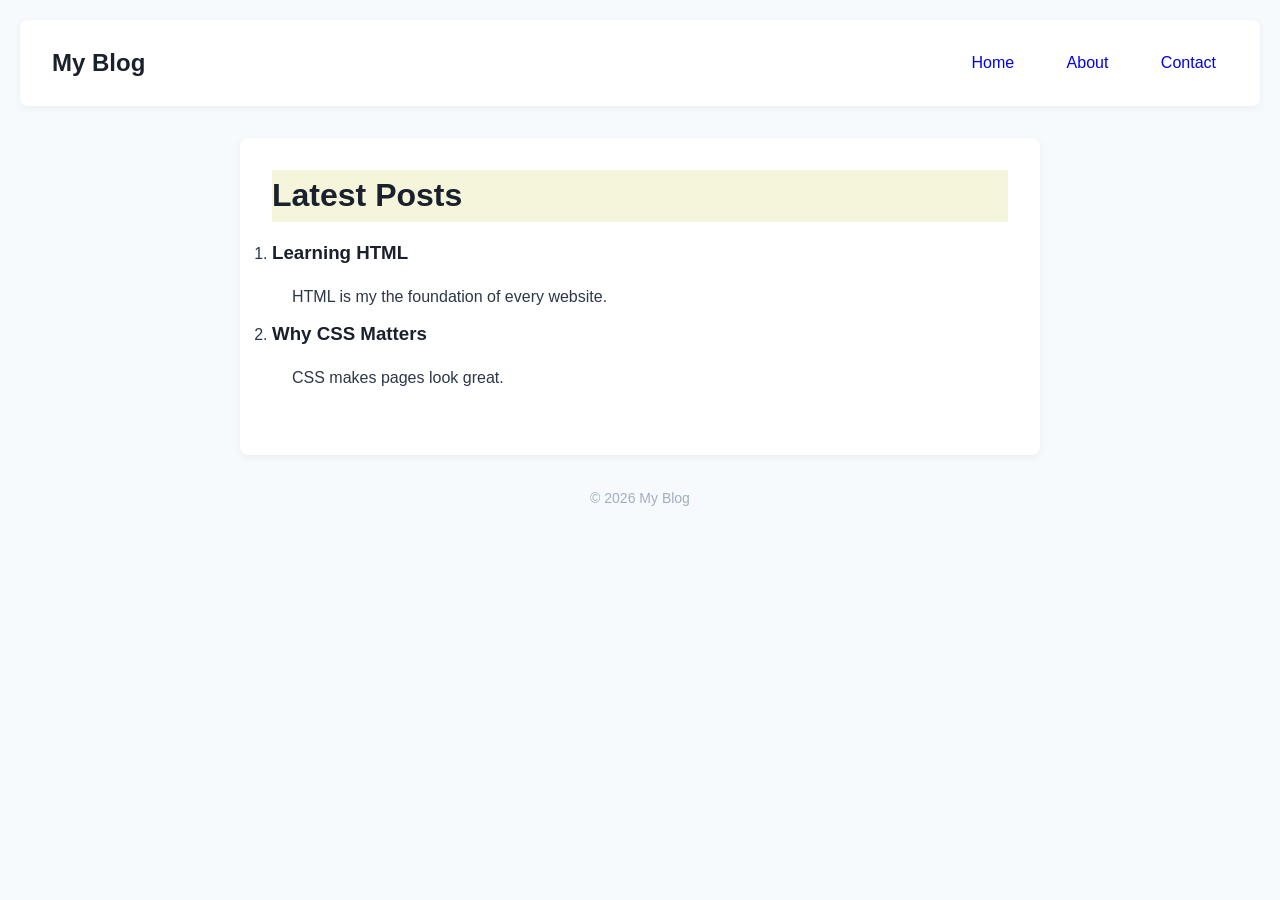
==== index.html @ 8749a3c4 "Add files via upload" ====
<!DOCTYPE html>
<html lang="en">
<head>
    <meta charset="UTF-8">
    <meta name="viewport" content="width=device-width, initial-scale=1.0">
    <title>First web</title>
    <link rel="stylesheet" href="Stylesheet.css">
</head>
<body>
    <header>
        <h1>My Blog</h1>
        <nav>
            <a href="index.html">Home</a>
            <a href="about.html">About</a>
            <a href="contact.html">Contact</a>
        </nav>
    </header>
    <main>
        <ol>
                <h2>Latest Posts</h2>
                <li>
                <article>
                    <h3>Learning HTML</h3>
                    <P>HTML is my the foundation of every website.</P>
                </article>
            </li>
            <li>
                <article>
                    <h3>Why CSS Matters</h3>
                    <P>CSS makes pages look great.</P>
                </article>
            </li>
        </ol>
    </main>
    <footer>
        <p>&copy; 2026 My Blog</p>
    </footer>
</body>
</html>
---- Stylesheet.css ----
* {
    box-sizing: border-box;
    margin: 0;
    padding: 0;
}
body {
    font-family: -apple-system, BlinkMacSystemFont, "Segoe UI", Roboto, Helvetica, Arial, sans-serif;
    line-height: 1.6;
    color: #2d3748;
    background-color: #f7fafc;
    padding: 20px;
}

header {
    background-color: #ffffff;
    padding: 1.5rem 2rem;
    border-radius: 8px;
    box-shadow: 0 2px 8px rgba(0, 0, 0, 0.05);
    display: flex;
    justify-content: space-between;
    align-items: center;
    margin-bottom: 2rem;
}
header h1 {
    font-size: 1.5rem;
    color: #1a202c;
}

nav a {
    text-decoration: none;
    font-weight: 500;
    margin-left: 1.5rem;
    padding: 0.5rem 0.75rem;
    transition: all 0.2s ease;
}
nav a:hover {
    color: #2b6cb0;
    background-color: #ebf8ff;
}
main {
    max-width: 800px;
    margin: 0 auto;
    background: #ffffff;
    padding: 2rem;
    border-radius: 8px;
    box-shadow: 0 2px 8px rgba(0, 0, 0, 0.05);
}
ol {
    margin-bottom: 2rem;
}
h2, h3 {
    color: #1a202c;
    margin-bottom: 1rem;
}

ul {
    list-style-type: square;
    padding-left: 1.5rem;
}

ul li {
    margin-bottom: 0.25rem;
}
table {
    width: 100%;
    border-collapse: collapse;
    margin-top: 1rem;
    background-color: #ffffff;
    overflow: hidden;
    border-radius: 6px;
    box-shadow: 0 1px 3px rgba(0, 0, 0, 0.1);
}

th, td {
    padding: 0.75rem 1rem;
    text-align: left;
}

th {
    background-color: #2b6cb0;
    color: #ffffff;
    font-weight: 600;
    text-transform: uppercase;
    font-size: 0.85rem;
    letter-spacing: 0.05em;
}
tbody tr:nth-child(even) {
    background-color: #f7fafc;
}
tbody tr:hover {
    background-color: #edf2f7;
}
td {
    border-bottom: 1px solid #e2e8f0;
}
footer {
    text-align: center;
    margin-top: 2rem;
    color: #a0aec0;
    font-size: 0.875rem;
}
ol h2 {
    font-size: 2rem;
    margin-bottom: 1rem;
    background-color:beige;
}
ol article p{
    margin-bottom: 10px;
    margin-left: 20px;
}
.contact-form {
    margin-top: 1.5rem;
    display: flex;
    flex-direction: column;
    gap: 1.25rem;
}

.form-group {
    display: flex;
    flex-direction: column;
}

.form-group label {
    font-weight: 600;
    font-size: 0.95rem;
    color:#2b6cb0;
    margin-bottom: 0.4rem;
}
.form-group input[type="text"],
.form-group input[type="email"],
.form-group input[type="number"],
.form-group input[type="date"],
.form-group select,
.form-group textarea {
    width: 100%;
    padding: 0.75rem;
    border: 1px solid #cbd5e0;
    border-radius: 6px;
    font-size: 1rem;
    font-family: inherit;
    color: #2d3748;
    background-color: #ffffff;
    transition: border-color 0.2s ease, box-shadow 0.2s ease;
}

.options {
    display: flex;
    flex-wrap: wrap;
    gap: 1rem;
    margin-top: 0.25rem;
}

.label {
    display: flex;
    align-items: center;
    gap: 0.5rem;
    font-weight: normal;
    cursor: pointer;
}

.label input[type="radio"],
.label input[type="checkbox"] {
    width: 1.1rem;
    height: 1.1rem;
    accent-color: #2b6cb0;
    cursor: pointer;
}
.submit {
    background-color: #2b6cb0;
    color: #ffffff;
    font-size: 1rem;
    font-weight: 600;
    padding: 0.85rem 1.5rem;
    border: none;
    border-radius: 6px;
    cursor: pointer;
    transition: background-color 0.2s ease, transform 0.1s ease;
    align-self: flex-start;
}
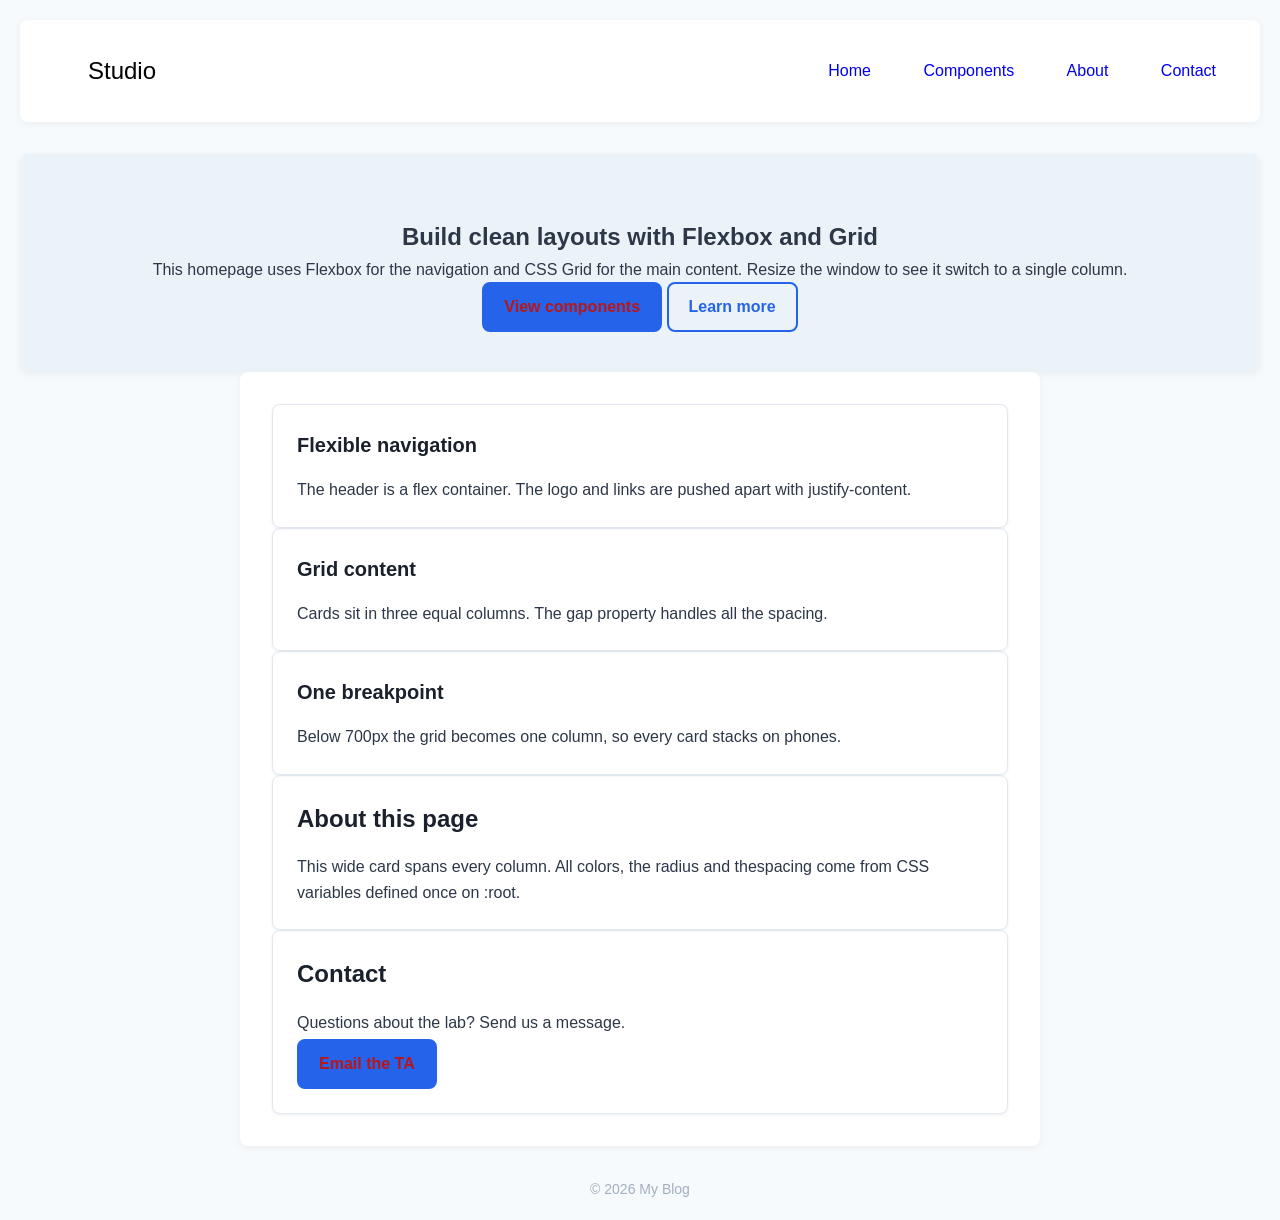
==== commit d71d2e20: "Add files via upload" ====
--- a/index.html
+++ b/index.html
@@ -2,38 +2,63 @@
 <html lang="en">
 <head>
     <meta charset="UTF-8">
-    <meta name="viewport" content="width=device-width, initial-scale=1.0">
-    <title>First web</title>
+    <meta name="viewport" content="width=device-width, initial-scale=1">
+    <title>Studio - Home</title>
     <link rel="stylesheet" href="Stylesheet.css">
 </head>
 <body>
-    <header>
-        <h1>My Blog</h1>
+    <header class="site-header">
+        <a class="logo" href="index.html">Studio</a>
         <nav>
-            <a href="index.html">Home</a>
-            <a href="about.html">About</a>
-            <a href="contact.html">Contact</a>
+                <a class="active" href="index.html">Home</a>
+                <a href="components.html">Components</a>
+                <a href="about.html">About</a>
+                <a href="contact.html">Contact</a>
         </nav>
     </header>
-    <main>
-        <ol>
-                <h2>Latest Posts</h2>
-                <li>
-                <article>
-                    <h3>Learning HTML</h3>
-                    <P>HTML is my the foundation of every website.</P>
-                </article>
-            </li>
-            <li>
-                <article>
-                    <h3>Why CSS Matters</h3>
-                    <P>CSS makes pages look great.</P>
-                </article>
-            </li>
-        </ol>
-    </main>
-    <footer>
-        <p>&copy; 2026 My Blog</p>
+    <div class="container">
+        <section class="hero">
+            <h1>Build clean layouts with Flexbox and Grid</h1>
+            <p>This homepage uses Flexbox for the navigation and CSS Grid for the
+                main content. Resize the window to see it switch to a single column.
+            </p>
+            <div class="actions">
+                <a class="btn" href="components.html">View components</a>
+                <a class="btn btn-outline" href="about.html">Learn more</a>
+            </div>
+        </section>
+        <main class="grid">
+            <article class="card">
+                <h3>Flexible navigation</h3>
+                <p>The header is a flex container. The logo and links are pushed apart
+                with justify-content.</p>
+            </article>
+            <article class="card">
+                <h3>Grid content</h3>
+                <p>Cards sit in three equal columns. The gap property handles all the
+                    spacing.
+                </p>
+            </article>
+            <article class="card">
+                <h3>One breakpoint</h3>
+                <p>Below 700px the grid becomes one column, so every card stacks on
+                    phones.
+                </p>
+            </article>
+            <section class="card wide" id="about">
+                <h2>About this page</h2>
+                <p>This wide card spans every column. All colors,
+                    the radius and thespacing come from CSS variables defined once on :root.</p>
+            </section>
+            <section class="card wide" id="contact">
+                <h2>Contact</h2>
+                <p>Questions about the lab? Send us a message.</p>
+                <a class="btn" href="contact.html">Email the TA</a>
+            </section>
+        </main>
+    </div>
+    <footer class="site-footer">
+        <div class="container">&copy; 2026 My Blog</div>
     </footer>
 </body>
-</html>+</html>
--- a/Stylesheet.css
+++ b/Stylesheet.css
@@ -4,28 +4,40 @@
     padding: 0;
 }
 body {
-    font-family: -apple-system, BlinkMacSystemFont, "Segoe UI", Roboto, Helvetica, Arial, sans-serif;
+    font-family:  "Segoe UI", Roboto, Helvetica, Arial, sans-serif;
     line-height: 1.6;
     color: #2d3748;
     background-color: #f7fafc;
     padding: 20px;
 }
-
 header {
-    background-color: #ffffff;
+    background-color: #ffffff; 
+    flex-wrap: wrap; 
+    gap: 10px; ;
+    border-radius: 8px;
     padding: 1.5rem 2rem;
-    border-radius: 8px;
     box-shadow: 0 2px 8px rgba(0, 0, 0, 0.05);
     display: flex;
     justify-content: space-between;
     align-items: center;
     margin-bottom: 2rem;
 }
-header h1 {
+ header h1 {
     font-size: 1.5rem;
     color: #1a202c;
 }
-
+header .logo {
+    text-decoration: none;
+    margin-left: 1.5rem;
+    padding: 0.5rem 0.75rem;
+    transition: all 0.2s ease;
+    font-size: 1.5rem; 
+    color: black;
+}
+header a:hover {
+    color: #2b6cb0;
+    background-color: #ebf8ff;
+} 
 nav a {
     text-decoration: none;
     font-weight: 500;
@@ -36,6 +48,132 @@
 nav a:hover {
     color: #2b6cb0;
     background-color: #ebf8ff;
+}
+.container .hero { 
+    padding: 64px 0 40px;
+    background: #ebf3f8;
+    border-radius: 8px;
+    text-align: center;
+    box-shadow: 0 2px 8px rgba(0, 0, 0, 0.05);
+ } 
+.container.hero p { 
+    max-width: 55ch; 
+    color: var(--muted); 
+    font-size: 1.125rem;
+    text-align: center; 
+}
+.container.hero .actions { 
+    display: flex; 
+    gap: 12px; 
+    flex-wrap: wrap; 
+    margin-top: 24px;
+}
+.btn {
+display: inline-block;
+padding: 10px 20px;
+font: inherit;
+font-weight: 600;
+color: #ba1616;
+background: var(--primary);
+border: 2px solid var(--primary);
+border-radius: var(--radius);
+text-decoration: none;
+cursor: pointer;
+transition: background .15s, border-color .15s;
+}
+.btn:hover:not(:disabled),
+.btn.is-hover {
+background: var(--primary-dark);
+border-color: var(--primary-dark);
+}
+.btn:focus-visible { outline: 3px solid #93b4f8; outline-offset: 2px; }
+.btn:disabled {
+background: #cbd5e1;
+border-color: #cbd5e1;
+color: #64748b;
+cursor: not-allowed;
+}
+.btn-outline { background: transparent; color: var(--primary); }
+.btn-outline:hover:not(:disabled) { background: var(--primary); color: #fff;
+}
+.card {
+background: var(--surface);
+border: 1px solid var(--border);
+border-radius: var(--radius);
+padding: 24px;
+box-shadow: 0 1px 3px rgba(15, 23, 42, .08);
+}
+.card h3 { font-size: 1.25rem; }
+.card p { color: var(--muted); }
+.card .btn { margin-top: 4px; }
+.container .section1 { 
+    padding: 64px 8rem 40px;
+    background: #ebf3f8;
+    border-radius: 8px;
+    text-align: center;
+    box-shadow: 0 2px 8px rgba(0, 0, 0, 0.05);
+ }
+ .container .section1 p { 
+    padding: 32px 0rem 20px;
+    border-radius: 8px;
+    text-align: center;
+ }
+:root {
+  --primary: #2563eb;
+  --bg: #f8fafc;
+  --text: #09101b;
+  --border: #e2e8f0;
+  --radius: 8px;
+}
+.section {
+  padding: 1.5rem;
+  background-color: #ffffff;
+  border-radius: var(--radius);
+  color: black;
+  font-family: system-ui, -apple-system, BlinkMacSystemFont, 'Segoe UI', Roboto, sans-serif;
+}
+.section h2 {
+  font-size: 1.25rem;
+  font-weight: 600;
+  margin-top: 0;
+  margin-bottom: 1rem;
+}
+
+/* Swatches Grid */
+.swatches {
+  display: flex;
+  flex-wrap: wrap;
+  gap: 1rem;
+}
+
+/* Individual Swatch Card */
+.swatch {
+  display: flex;
+  align-items: center;
+  gap: 0.75rem;
+  padding: 0.5rem 0.75rem;
+  background-color: #ffffff;
+  border: 1px solid var(--border);
+  border-radius: var(--radius);
+  box-shadow: 0 1px 2px 0 rgba(0, 0, 0, 0.05);
+}
+
+/* Color Box */
+.swatch i {
+  display: inline-block;
+  width: 1.75rem;
+  height: 1.75rem;
+  border-radius: 50%;
+  border: 1px solid rgba(0, 0, 0, 0.1);
+  flex-shrink: 0;
+}
+
+/* Code Label */
+.swatch code {
+  font-family: ui-monospace, SFMono-Regular, Menlo, Monaco, Consolas, monospace;
+  font-size: 0.875rem;
+  color: black;
+  white-space: nowrap;
 }
 main {
     max-width: 800px;
@@ -84,9 +222,6 @@
     font-size: 0.85rem;
     letter-spacing: 0.05em;
 }
-tbody tr:nth-child(even) {
-    background-color: #f7fafc;
-}
 tbody tr:hover {
     background-color: #edf2f7;
 }
@@ -108,13 +243,6 @@
     margin-bottom: 10px;
     margin-left: 20px;
 }
-.contact-form {
-    margin-top: 1.5rem;
-    display: flex;
-    flex-direction: column;
-    gap: 1.25rem;
-}
-
 .form-group {
     display: flex;
     flex-direction: column;
@@ -181,3 +309,4 @@
 
 
 
+
